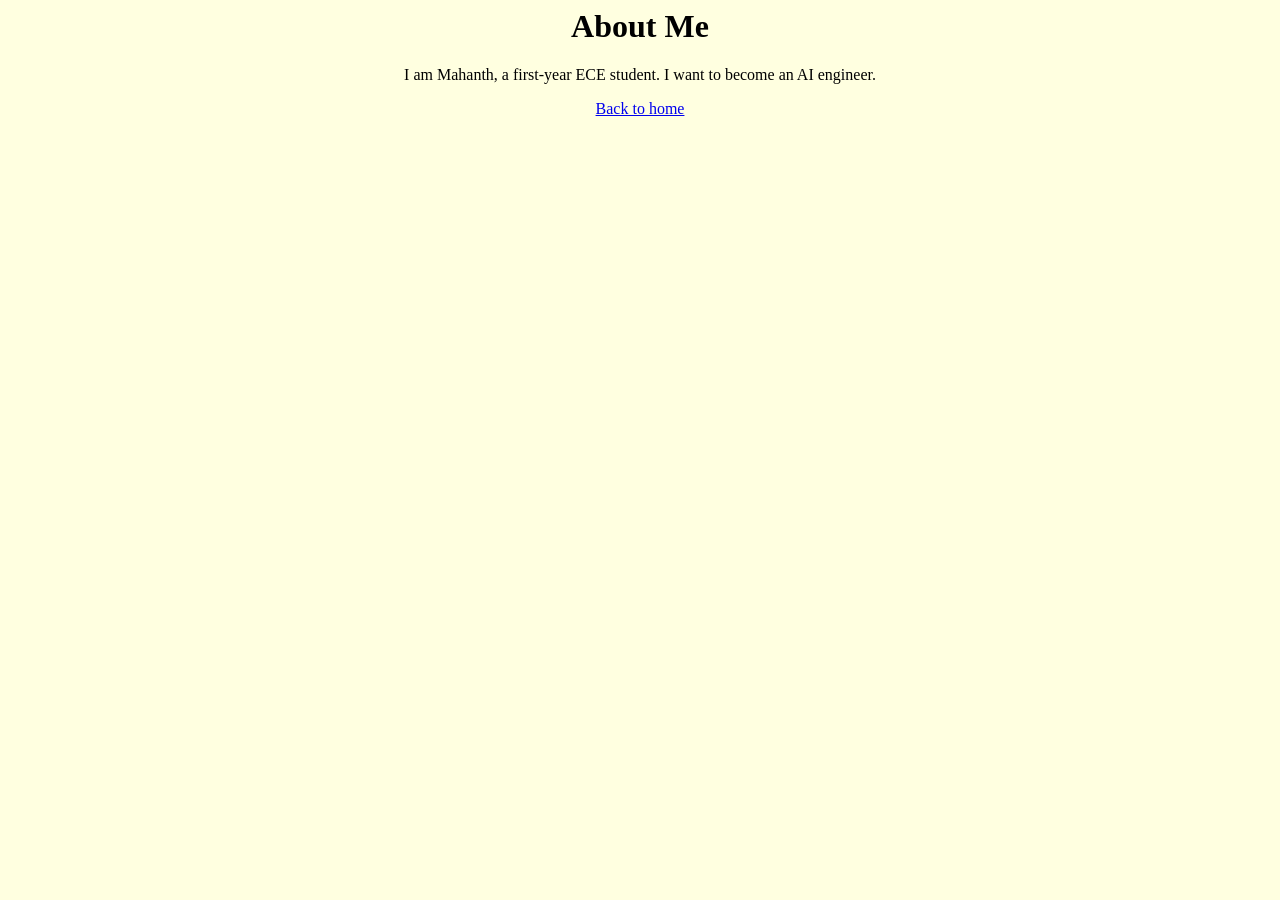
==== about.html @ cbb5c43c "Rename .html to about.html" ====
<body style="background-color: lightyellow; text-align: center;">
<h1>About Me</h1>
<p>I am Mahanth, a first-year ECE student. I want to become an AI engineer.</p>
<a href="index.html">Back to home</a>
</body>
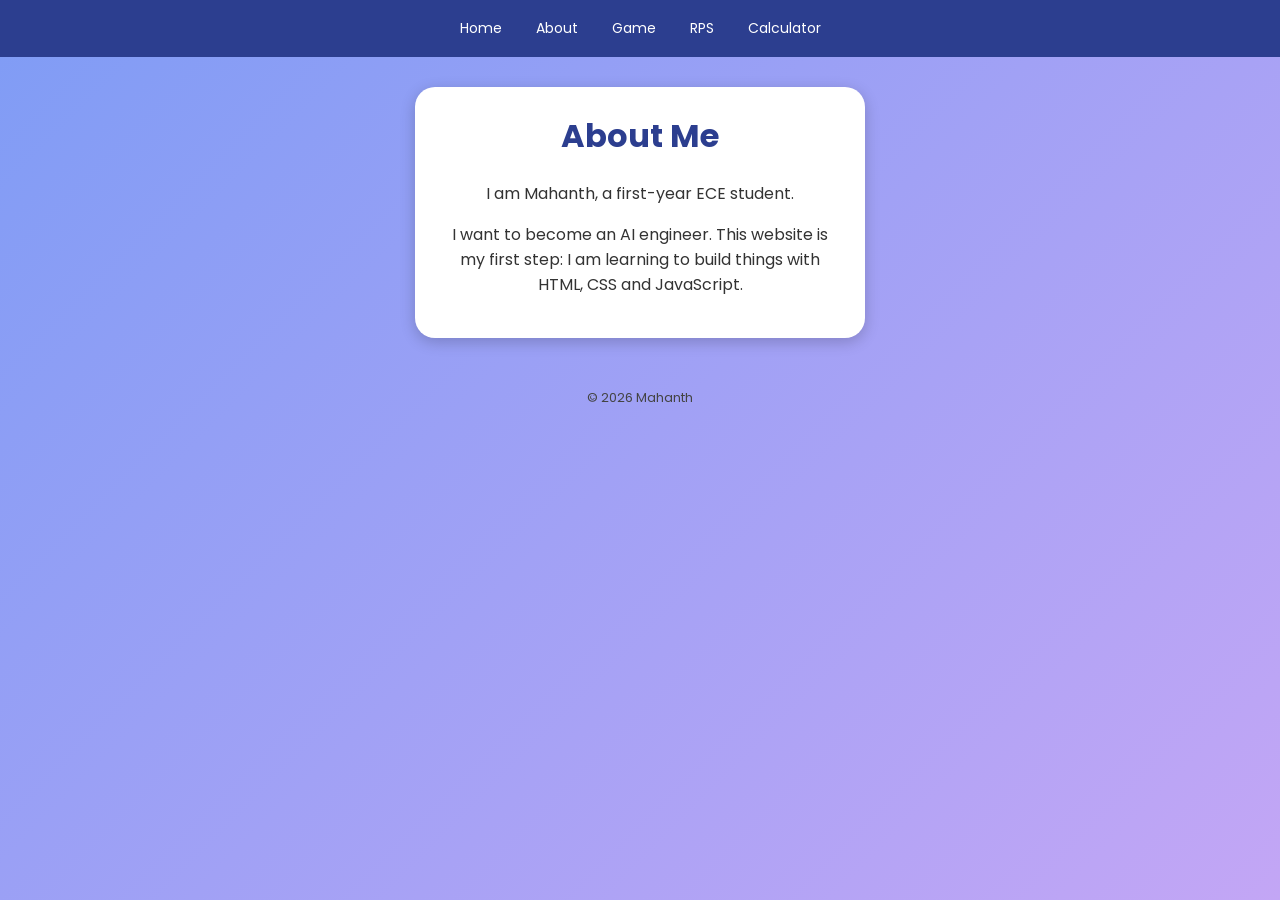
==== commit 514c69a0: "Update about.html" ====
--- a/about.html
+++ b/about.html
@@ -1,5 +1,28 @@
-<body style="background-color: lightyellow; text-align: center;">
-<h1>About Me</h1>
-<p>I am Mahanth, a first-year ECE student. I want to become an AI engineer.</p>
-<a href="index.html">Back to home</a>
+<!DOCTYPE html>
+<html>
+<head>
+<meta charset="UTF-8">
+<meta name="viewport" content="width=device-width, initial-scale=1">
+<title>About | Mahanth</title>
+<link rel="stylesheet" href="style.css">
+</head>
+<body>
+
+<div class="navbar">
+  <a href="index.html">Home</a>
+  <a href="about.html">About</a>
+  <a href="game.html">Game</a>
+  <a href="rps.html">RPS</a>
+  <a href="calc.html">Calculator</a>
+</div>
+
+<div class="card">
+  <h1>About Me</h1>
+  <p>I am Mahanth, a first-year ECE student.</p>
+  <p>I want to become an AI engineer. This website is my first step: I am learning to build things with HTML, CSS and JavaScript.</p>
+</div>
+
+<div class="footer">© 2026 Mahanth</div>
+
 </body>
+</html>
--- a/style.css
+++ b/style.css
@@ -0,0 +1,75 @@
+@import url('https://fonts.googleapis.com/css2?family=Poppins:wght@400;600&display=swap');
+
+body {
+  margin: 0;
+  font-family: 'Poppins', sans-serif;
+  text-align: center;
+  background: linear-gradient(135deg, #7f9cf5, #c3a6f5);
+  min-height: 100vh;
+}
+.navbar {
+  background: #2c3e8f;
+  display: flex;
+  flex-wrap: wrap;
+  justify-content: center;
+  gap: 6px;
+  padding: 10px;
+}
+.navbar a {
+  color: white;
+  text-decoration: none;
+  padding: 8px 14px;
+  border-radius: 20px;
+  font-size: 14px;
+  transition: 0.2s;
+}
+.navbar a:hover { background: white; color: #2c3e8f; }
+
+.card {
+  background: white;
+  max-width: 400px;
+  margin: 30px 15px;
+  padding: 25px;
+  border-radius: 20px;
+  box-shadow: 0 4px 15px rgba(0,0,0,0.2);
+}
+@media (min-width: 460px) {
+  .card { margin: 30px auto; }
+}
+h1 { color: #2c3e8f; margin-top: 0; }
+p { color: #333; }
+
+button {
+  background: #2c3e8f;
+  color: white;
+  border: none;
+  padding: 12px 22px;
+  margin: 4px;
+  font-size: 16px;
+  font-family: inherit;
+  border-radius: 25px;
+  cursor: pointer;
+  transition: 0.2s;
+}
+button:hover { transform: translateY(-2px); opacity: 0.9; }
+
+input {
+  width: 80%;
+  padding: 12px;
+  margin: 6px 0;
+  font-size: 16px;
+  font-family: inherit;
+  border: 2px solid #ddd;
+  border-radius: 12px;
+  text-align: center;
+}
+input:focus { outline: none; border-color: #2c3e8f; }
+
+.result { font-size: 18px; font-weight: 600; color: #2c3e8f; min-height: 28px; }
+
+.footer {
+  text-align: center;
+  padding: 20px;
+  color: #444;
+  font-size: 13px;
+}
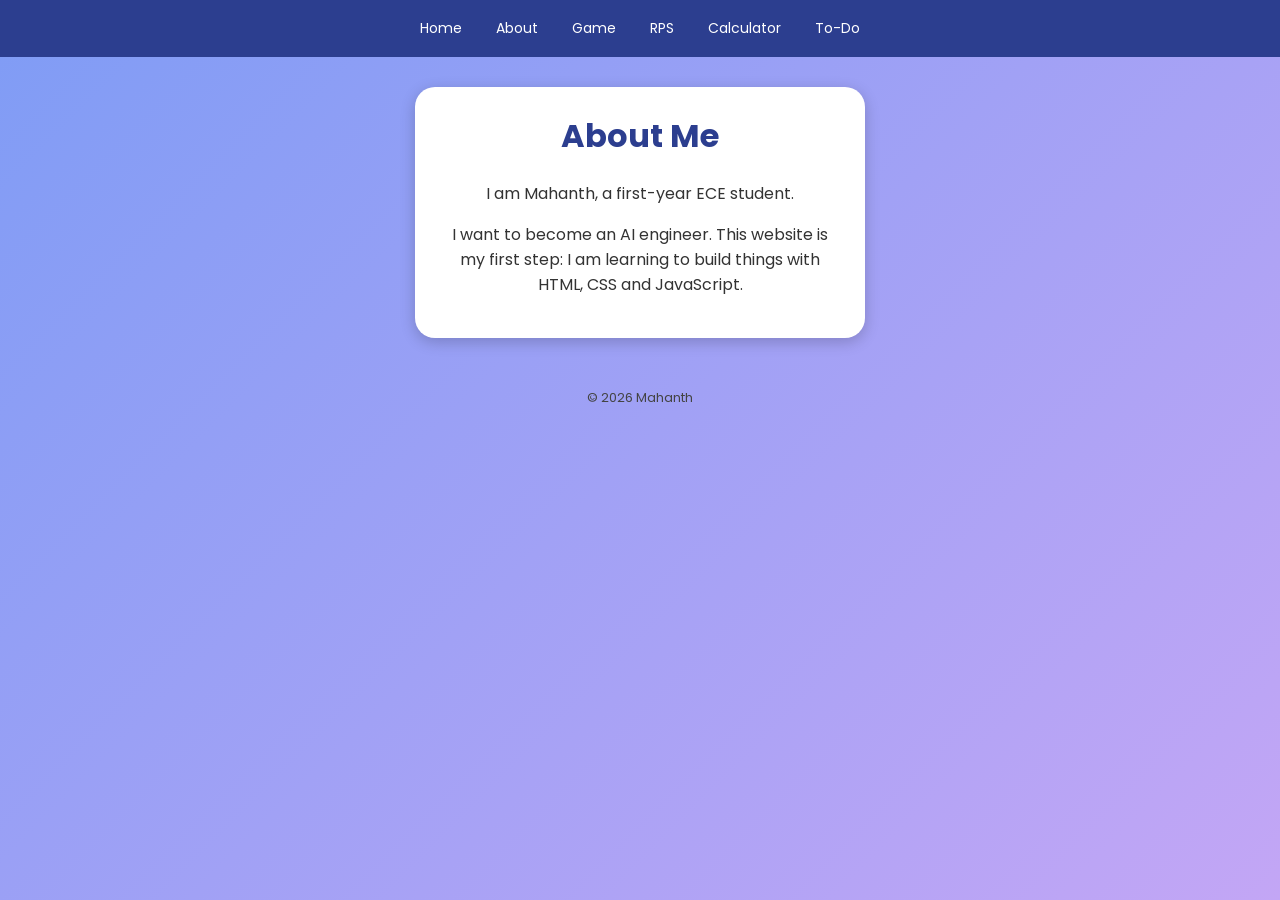
==== commit 4a04a800: "Update about.html" ====
--- a/about.html
+++ b/about.html
@@ -14,6 +14,7 @@
   <a href="game.html">Game</a>
   <a href="rps.html">RPS</a>
   <a href="calc.html">Calculator</a>
+  <a href="todo.html">To-Do</a>
 </div>
 
 <div class="card">
--- a/style.css
+++ b/style.css
@@ -73,3 +73,24 @@
   color: #444;
   font-size: 13px;
 }
+.projects {
+  max-width: 400px;
+  margin: 0 15px;
+}
+@media (min-width: 460px) {
+  .projects { margin: 0 auto; }
+}
+.projects h2 { color: #2c3e8f; }
+.project {
+  display: block;
+  background: white;
+  color: #2c3e8f;
+  text-decoration: none;
+  padding: 16px;
+  margin: 10px 0;
+  border-radius: 15px;
+  box-shadow: 0 3px 10px rgba(0,0,0,0.15);
+  transition: 0.2s;
+}
+.project:hover { transform: translateY(-3px); }
+.project p { margin: 4px 0 0; font-size: 14px; color: #555; }
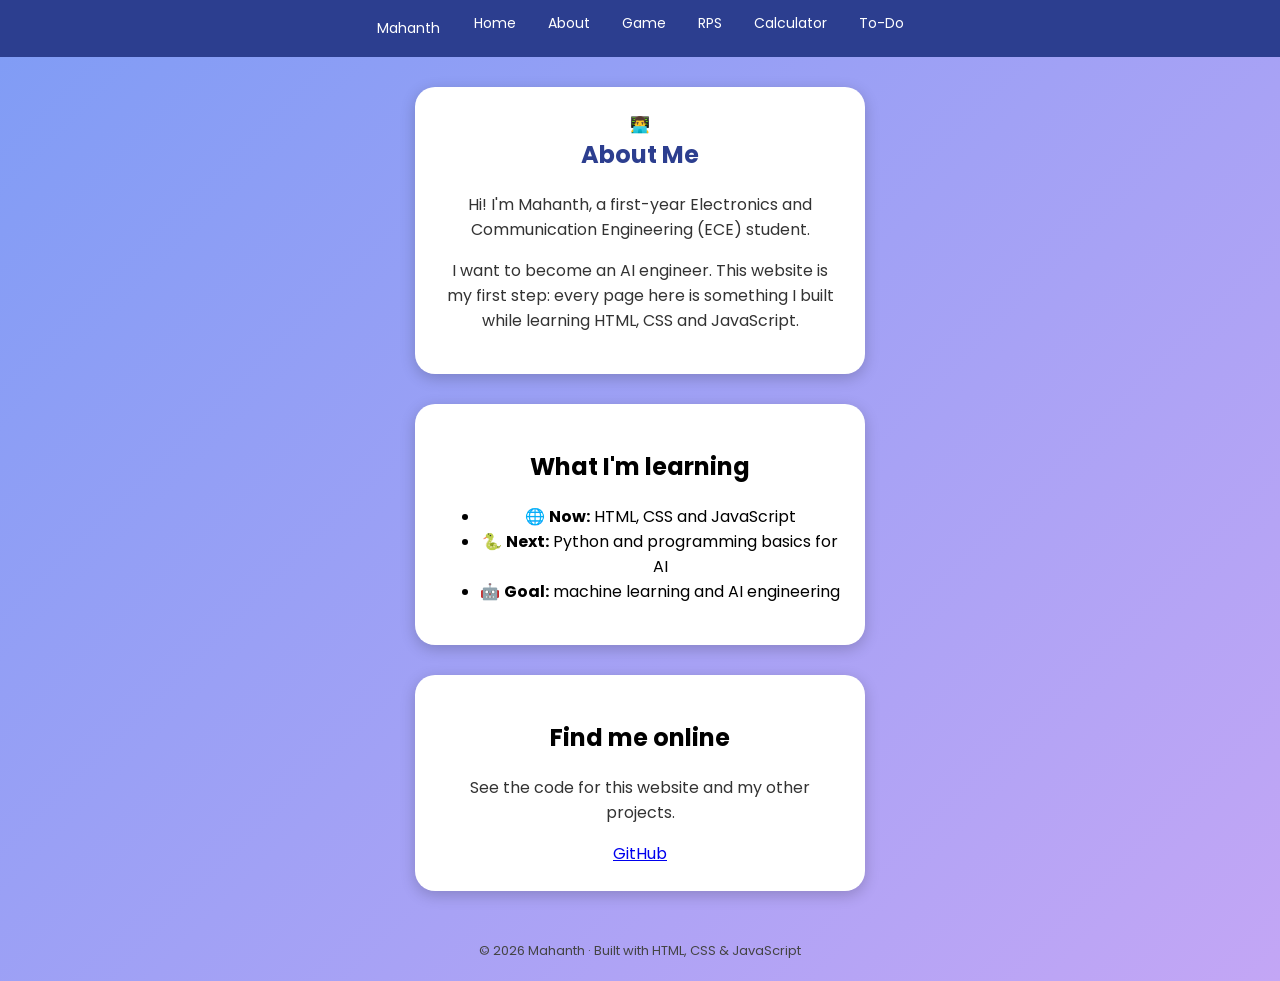
==== commit 22d35b68: "Update about.html" ====
--- a/about.html
+++ b/about.html
@@ -1,5 +1,5 @@
 <!DOCTYPE html>
-<html>
+<html lang="en">
 <head>
 <meta charset="UTF-8">
 <meta name="viewport" content="width=device-width, initial-scale=1">
@@ -8,22 +8,45 @@
 </head>
 <body>
 
-<div class="navbar">
-  <a href="index.html">Home</a>
-  <a href="about.html">About</a>
-  <a href="game.html">Game</a>
-  <a href="rps.html">RPS</a>
-  <a href="calc.html">Calculator</a>
-  <a href="todo.html">To-Do</a>
-</div>
+<nav class="navbar">
+  <a class="brand" href="index.html">Mahanth</a>
+  <div class="nav-links">
+    <a href="index.html">Home</a>
+    <a href="about.html" class="active">About</a>
+    <a href="game.html">Game</a>
+    <a href="rps.html">RPS</a>
+    <a href="calc.html">Calculator</a>
+    <a href="todo.html">To-Do</a>
+  </div>
+</nav>
 
-<div class="card">
-  <h1>About Me</h1>
-  <p>I am Mahanth, a first-year ECE student.</p>
-  <p>I want to become an AI engineer. This website is my first step: I am learning to build things with HTML, CSS and JavaScript.</p>
-</div>
+<main>
+  <section class="card">
+    <div class="avatar">👨‍💻</div>
+    <h1>About Me</h1>
+    <p>Hi! I'm Mahanth, a first-year Electronics and Communication Engineering (ECE) student.</p>
+    <p>I want to become an AI engineer. This website is my first step: every page here is something I built while learning HTML, CSS and JavaScript.</p>
+  </section>
 
-<div class="footer">© 2026 Mahanth</div>
+  <section class="card">
+    <h2>What I'm learning</h2>
+    <ul class="list">
+      <li>🌐 <strong>Now:</strong> HTML, CSS and JavaScript</li>
+      <li>🐍 <strong>Next:</strong> Python and programming basics for AI</li>
+      <li>🤖 <strong>Goal:</strong> machine learning and AI engineering</li>
+    </ul>
+  </section>
+
+  <section class="card">
+    <h2>Find me online</h2>
+    <p>See the code for this website and my other projects.</p>
+    <div class="btn-row">
+      <a class="btn" href="https://github.com/puppalamahanth-sys" target="_blank" rel="noopener">GitHub</a>
+    </div>
+  </section>
+</main>
+
+<footer class="footer">© 2026 Mahanth · Built with HTML, CSS &amp; JavaScript</footer>
 
 </body>
 </html>
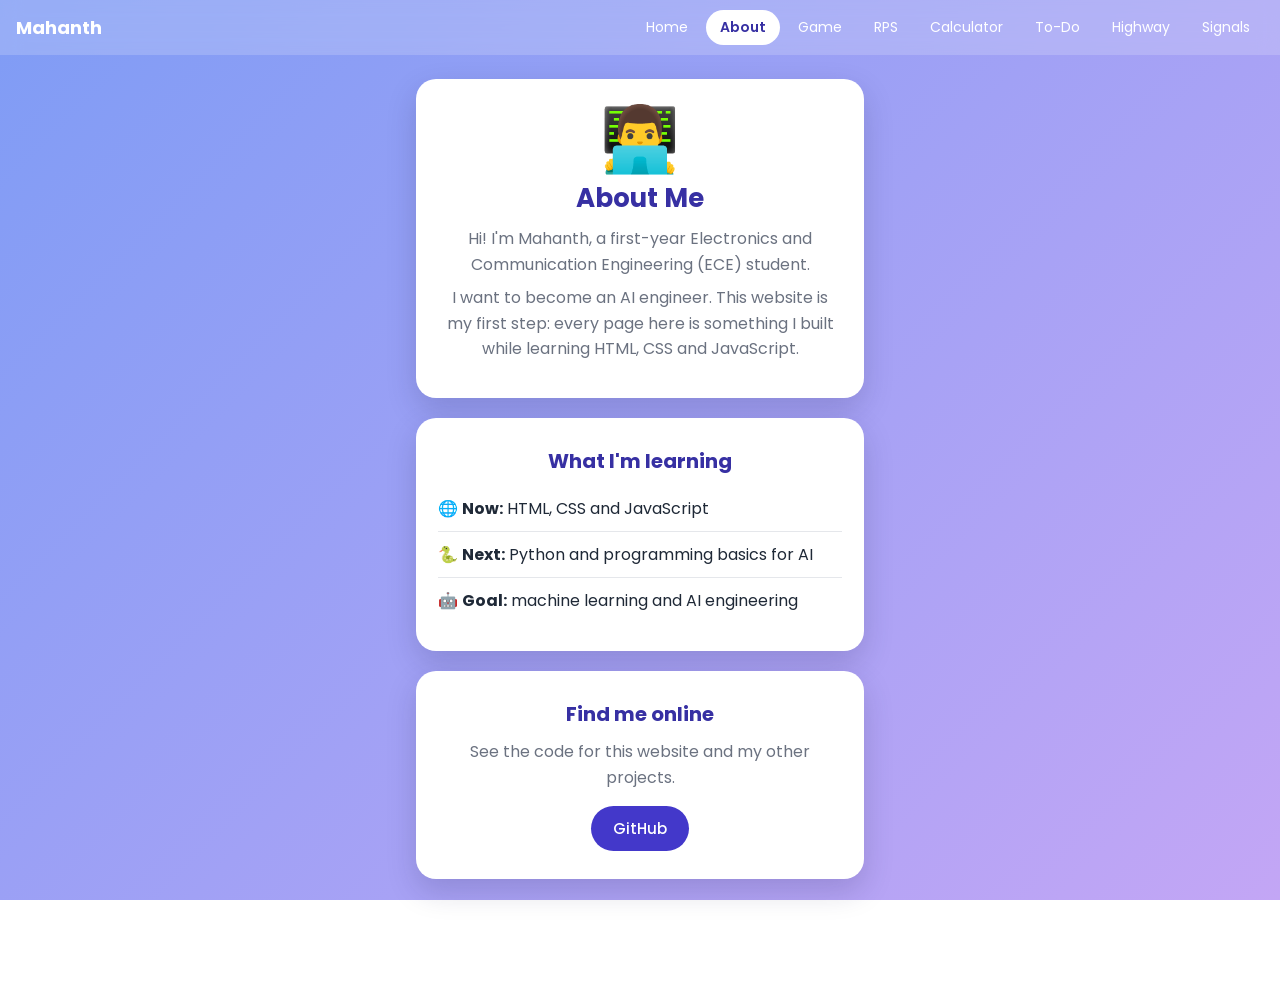
==== commit e129376e: "Update about.html" ====
--- a/about.html
+++ b/about.html
@@ -17,7 +17,9 @@
     <a href="rps.html">RPS</a>
     <a href="calc.html">Calculator</a>
     <a href="todo.html">To-Do</a>
-  </div>
+    <a href="highway.html">Highway</a>
+    <a href="signals.html">Signals</a>
+     </div>
 </nav>
 
 <main>
--- a/style.css
+++ b/style.css
@@ -1,96 +1,319 @@
-@import url('https://fonts.googleapis.com/css2?family=Poppins:wght@400;600&display=swap');
+@import url('https://fonts.googleapis.com/css2?family=Poppins:wght@400;500;600;700&display=swap');
+
+/* ===== Theme colors (change these to restyle the whole site) ===== */
+:root {
+  --bg-1: #7f9cf5;
+  --bg-2: #c3a6f5;
+  --card: #ffffff;
+  --text: #1f2937;
+  --muted: #6b7280;
+  --heading: #3730a3;
+  --primary: #4338ca;
+  --primary-hover: #3730a3;
+  --soft: #eef2ff;
+  --border: #e5e7eb;
+  --success: #15803d;
+  --danger: #dc2626;
+  --nav: rgba(255, 255, 255, 0.18);
+  --shadow: 0 12px 30px rgba(30, 27, 75, 0.18);
+}
+
+/* Automatic dark mode when the phone/computer is in dark mode */
+@media (prefers-color-scheme: dark) {
+  :root {
+    --bg-1: #1e1b4b;
+    --bg-2: #4c1d95;
+    --card: #1f2937;
+    --text: #f3f4f6;
+    --muted: #9ca3af;
+    --heading: #a5b4fc;
+    --primary: #6366f1;
+    --primary-hover: #4f46e5;
+    --soft: #312e81;
+    --border: #374151;
+    --success: #4ade80;
+    --danger: #f87171;
+    --nav: rgba(0, 0, 0, 0.25);
+    --shadow: 0 12px 30px rgba(0, 0, 0, 0.4);
+  }
+}
+
+* { box-sizing: border-box; }
 
 body {
   margin: 0;
+  min-height: 100vh;
+  display: flex;
+  flex-direction: column;
   font-family: 'Poppins', sans-serif;
+  color: var(--text);
+  background: linear-gradient(135deg, var(--bg-1), var(--bg-2));
+  background-attachment: fixed;
+}
+
+/* ===== Navbar ===== */
+.navbar {
+  position: sticky;
+  top: 0;
+  z-index: 10;
+  display: flex;
+  flex-wrap: wrap;
+  align-items: center;
+  justify-content: space-between;
+  gap: 8px;
+  padding: 10px 16px;
+  background: var(--nav);
+  backdrop-filter: blur(10px);
+  -webkit-backdrop-filter: blur(10px);
+}
+.brand {
+  color: #fff;
+  font-weight: 700;
+  font-size: 18px;
+  text-decoration: none;
+  white-space: nowrap;
+}
+.nav-links {
+  display: flex;
+  flex-wrap: wrap;
+  gap: 4px;
+}
+
+.nav-links::-webkit-scrollbar { display: none; }
+.nav-links a {
+  color: #fff;
+  text-decoration: none;
+  padding: 7px 14px;
+  border-radius: 999px;
+  font-size: 14px;
+  white-space: nowrap;
+  transition: background 0.2s, color 0.2s;
+}
+.nav-links a:hover { background: rgba(255, 255, 255, 0.2); }
+.nav-links a.active { background: #fff; color: #3730a3; font-weight: 600; }
+
+/* ===== Layout ===== */
+main {
+  flex: 1;
+  width: 100%;
+  max-width: 480px;
+  margin: 0 auto;
+  padding: 24px 16px;
+}
+main.wide { max-width: 760px; }
+
+.card {
+  background: var(--card);
+  border-radius: 20px;
+  padding: 28px 22px;
+  margin-bottom: 20px;
+  box-shadow: var(--shadow);
   text-align: center;
-  background: linear-gradient(135deg, #7f9cf5, #c3a6f5);
-  min-height: 100vh;
-}
-.navbar {
-  background: #2c3e8f;
+  animation: rise 0.4s ease;
+}
+@keyframes rise {
+  from { opacity: 0; transform: translateY(12px); }
+  to { opacity: 1; transform: none; }
+}
+
+h1 { margin: 0 0 8px; font-size: 26px; color: var(--heading); }
+h2 { margin: 0 0 10px; font-size: 20px; color: var(--heading); }
+p { margin: 8px 0; line-height: 1.6; color: var(--muted); }
+.hint { font-size: 13px; margin-top: 14px; }
+
+/* ===== Buttons ===== */
+button, .btn {
+  display: inline-block;
+  font: inherit;
+  font-size: 15px;
+  font-weight: 500;
+  padding: 11px 22px;
+  border: none;
+  border-radius: 999px;
+  background: var(--primary);
+  color: #fff;
+  text-decoration: none;
+  cursor: pointer;
+  transition: transform 0.15s, background 0.2s, opacity 0.2s;
+}
+button:hover, .btn:hover { background: var(--primary-hover); transform: translateY(-2px); }
+button:active { transform: scale(0.97); }
+button:disabled { opacity: 0.5; cursor: not-allowed; transform: none; }
+
+.btn-outline, button.secondary {
+  background: transparent;
+  color: var(--heading);
+  box-shadow: inset 0 0 0 2px var(--primary);
+}
+.btn-outline:hover, button.secondary:hover { background: var(--soft); }
+
+.btn-row {
   display: flex;
   flex-wrap: wrap;
   justify-content: center;
-  gap: 6px;
-  padding: 10px;
-}
-.navbar a {
-  color: white;
-  text-decoration: none;
-  padding: 8px 14px;
-  border-radius: 20px;
-  font-size: 14px;
-  transition: 0.2s;
-}
-.navbar a:hover { background: white; color: #2c3e8f; }
-
-.card {
-  background: white;
-  max-width: 400px;
-  margin: 30px 15px;
-  padding: 25px;
-  border-radius: 20px;
-  box-shadow: 0 4px 15px rgba(0,0,0,0.2);
-}
-@media (min-width: 460px) {
-  .card { margin: 30px auto; }
-}
-h1 { color: #2c3e8f; margin-top: 0; }
-p { color: #333; }
-
-button {
-  background: #2c3e8f;
-  color: white;
-  border: none;
-  padding: 12px 22px;
-  margin: 4px;
+  gap: 10px;
+  margin-top: 16px;
+}
+
+/* ===== Inputs ===== */
+input[type="text"], input[type="number"] {
+  width: 100%;
+  padding: 12px 14px;
+  font: inherit;
   font-size: 16px;
-  font-family: inherit;
-  border-radius: 25px;
-  cursor: pointer;
-  transition: 0.2s;
-}
-button:hover { transform: translateY(-2px); opacity: 0.9; }
-
-input {
-  width: 80%;
-  padding: 12px;
-  margin: 6px 0;
-  font-size: 16px;
-  font-family: inherit;
-  border: 2px solid #ddd;
+  color: var(--text);
+  background: var(--card);
+  border: 2px solid var(--border);
   border-radius: 12px;
   text-align: center;
-}
-input:focus { outline: none; border-color: #2c3e8f; }
-
-.result { font-size: 18px; font-weight: 600; color: #2c3e8f; min-height: 28px; }
-
-.footer {
-  text-align: center;
-  padding: 20px;
-  color: #444;
+  transition: border-color 0.2s;
+}
+input:focus { outline: none; border-color: var(--primary); }
+
+/* ===== Results and scores ===== */
+.result {
+  min-height: 28px;
+  margin: 16px 0 4px;
+  font-size: 18px;
+  font-weight: 600;
+  color: var(--heading);
+}
+.result.win { color: var(--success); }
+.result.lose { color: var(--danger); }
+
+.stats { display: flex; gap: 12px; margin-top: 16px; }
+.stat { flex: 1; background: var(--soft); border-radius: 14px; padding: 10px 6px; }
+.stat strong { display: block; font-size: 22px; color: var(--heading); }
+.stat span { font-size: 12px; color: var(--muted); }
+
+/* ===== Home page ===== */
+.avatar { font-size: 64px; line-height: 1; margin-bottom: 8px; }
+.tags { display: flex; flex-wrap: wrap; justify-content: center; gap: 8px; margin-top: 14px; }
+.tag {
+  background: var(--soft);
+  color: var(--heading);
+  padding: 5px 12px;
+  border-radius: 999px;
   font-size: 13px;
-}
+  font-weight: 500;
+}
+.section-title { color: #fff; text-align: center; margin: 12px 0 14px; font-size: 22px; }
+
 .projects {
-  max-width: 400px;
-  margin: 0 15px;
-}
-@media (min-width: 460px) {
-  .projects { margin: 0 auto; }
-}
-.projects h2 { color: #2c3e8f; }
+  display: grid;
+  grid-template-columns: repeat(auto-fit, minmax(200px, 1fr));
+  gap: 16px;
+}
 .project {
   display: block;
-  background: white;
-  color: #2c3e8f;
+  background: var(--card);
+  color: var(--text);
+  border-radius: 18px;
+  padding: 20px;
   text-decoration: none;
-  padding: 16px;
-  margin: 10px 0;
-  border-radius: 15px;
-  box-shadow: 0 3px 10px rgba(0,0,0,0.15);
-  transition: 0.2s;
-}
-.project:hover { transform: translateY(-3px); }
-.project p { margin: 4px 0 0; font-size: 14px; color: #555; }
+  box-shadow: var(--shadow);
+  transition: transform 0.2s;
+  animation: rise 0.4s ease;
+}
+.project:hover { transform: translateY(-4px); }
+.project .icon { font-size: 32px; }
+.project h3 { margin: 8px 0 4px; font-size: 17px; color: var(--heading); }
+.project p { margin: 0; font-size: 14px; }
+
+/* ===== About page ===== */
+.list { list-style: none; padding: 0; margin: 0; text-align: left; }
+.list li { padding: 10px 0; border-bottom: 1px solid var(--border); color: var(--text); }
+.list li:last-child { border-bottom: none; }
+
+/* ===== Rock Paper Scissors ===== */
+.choices { display: flex; justify-content: center; gap: 10px; margin-top: 12px; }
+.choice {
+  display: flex;
+  flex-direction: column;
+  align-items: center;
+  justify-content: center;
+  width: 88px;
+  height: 88px;
+  padding: 0;
+  font-size: 34px;
+  border-radius: 20px;
+  background: var(--soft);
+  color: var(--text);
+}
+.choice span { font-size: 12px; margin-top: 2px; }
+.choice:hover { background: var(--border); }
+.arena { display: flex; justify-content: space-around; align-items: center; margin: 20px 0 4px; }
+.hand { font-size: 52px; }
+.arena small { display: block; font-size: 12px; color: var(--muted); }
+.vs { font-weight: 700; color: var(--muted); }
+
+/* ===== Calculator ===== */
+.calc-display {
+  background: var(--soft);
+  border-radius: 14px;
+  padding: 14px 16px;
+  margin: 12px 0 14px;
+  text-align: right;
+  overflow: hidden;
+}
+.calc-expr { min-height: 21px; font-size: 14px; color: var(--muted); }
+.calc-value { font-size: 36px; font-weight: 600; color: var(--heading); word-break: break-all; }
+.keys { display: grid; grid-template-columns: repeat(4, 1fr); gap: 10px; }
+.keys button {
+  padding: 16px 0;
+  font-size: 20px;
+  border-radius: 14px;
+  background: var(--soft);
+  color: var(--text);
+}
+.keys button:hover { background: var(--border); }
+.keys button.fn { color: var(--heading); font-weight: 600; }
+.keys button.clear { color: var(--danger); }
+.keys button.op { background: var(--primary); color: #fff; }
+.keys button.op:hover { background: var(--primary-hover); }
+
+/* ===== To-Do list ===== */
+.todo-form { display: flex; gap: 8px; margin-top: 12px; }
+.todo-form input { flex: 1; min-width: 0; width: auto; text-align: left; }
+.todo-form button { flex-shrink: 0; }
+.todo-list { list-style: none; padding: 0; margin: 16px 0 0; text-align: left; }
+.todo-list li {
+  display: flex;
+  align-items: center;
+  gap: 10px;
+  background: var(--soft);
+  padding: 10px 12px;
+  border-radius: 12px;
+  margin-bottom: 8px;
+  animation: rise 0.25s ease;
+}
+.todo-list li.empty { background: none; justify-content: center; color: var(--muted); font-size: 14px; }
+.todo-list input[type="checkbox"] {
+  width: 20px;
+  height: 20px;
+  flex-shrink: 0;
+  accent-color: var(--primary);
+  cursor: pointer;
+}
+.todo-list .text { flex: 1; word-break: break-word; }
+.todo-list li.done .text { text-decoration: line-through; color: var(--muted); }
+.todo-list .delete { background: transparent; color: var(--danger); padding: 4px 10px; font-size: 18px; }
+.todo-list .delete:hover { background: rgba(220, 38, 38, 0.12); transform: none; }
+.todo-footer {
+  display: flex;
+  justify-content: space-between;
+  align-items: center;
+  margin-top: 10px;
+  font-size: 14px;
+  color: var(--muted);
+}
+.link-btn { background: none; color: var(--heading); padding: 4px 8px; font-size: 14px; }
+.link-btn:hover { background: var(--soft); transform: none; }
+
+/* ===== Footer ===== */
+.footer { text-align: center; padding: 20px; font-size: 13px; color: rgba(255, 255, 255, 0.85); }
+
+/* Respect people who turn off animations */
+@media (prefers-reduced-motion: reduce) {
+  * { animation: none !important; transition: none !important; }
+}
